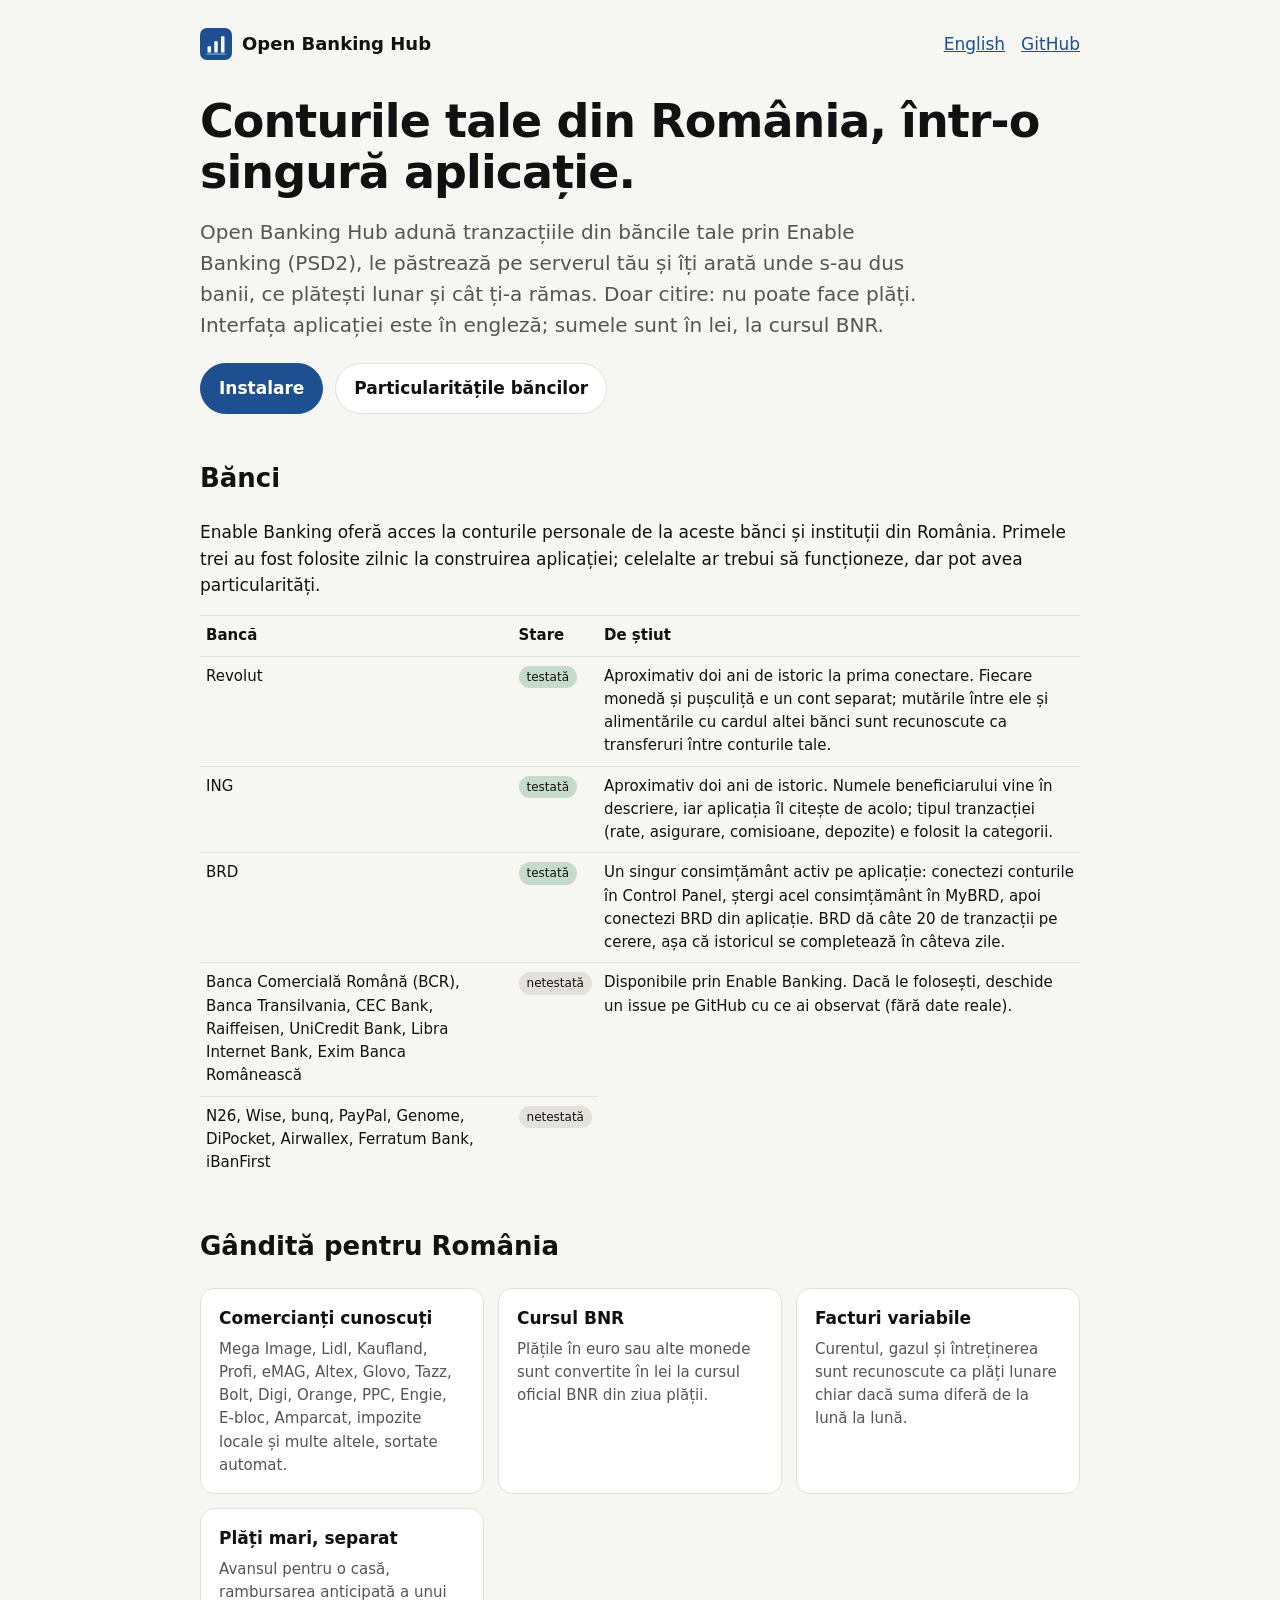
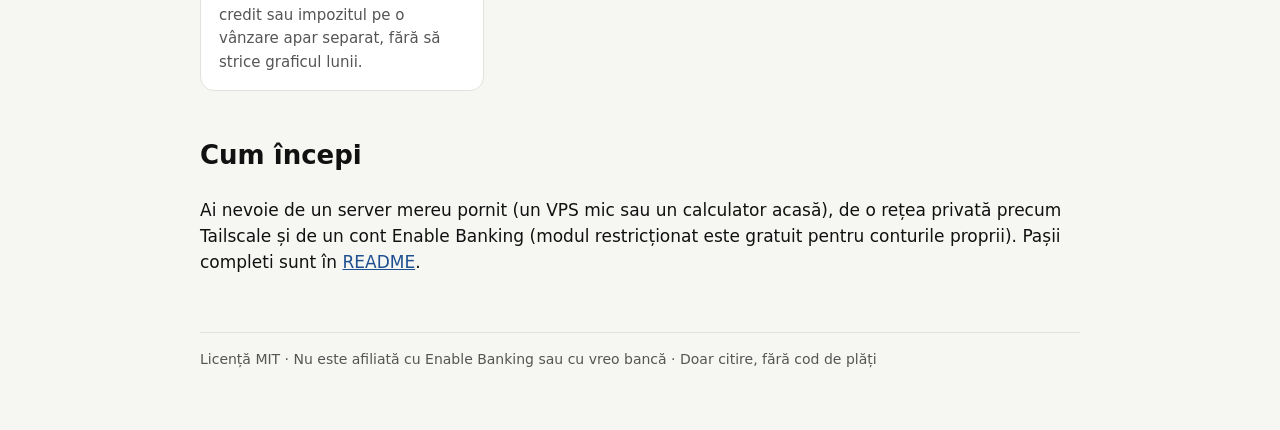
==== docs/romania/index.html @ 761ad154 "0.2.0: phone notifications, health view, MCP prompts, container image, website - Web Push alerts aft" ====
<!doctype html>
<html lang="ro">
<head>
<meta charset="utf-8">
<meta name="viewport" content="width=device-width, initial-scale=1">
<title>Open Banking Hub în România · Revolut, ING, BRD și alte bănci prin Enable Banking</title>
<meta name="description" content="Toate conturile tale bancare din România într-o aplicație proprie, doar pentru citire: Revolut, ING, BRD, BCR, Banca Transilvania și altele prin Enable Banking (PSD2). Gratuit, open source, găzduit de tine.">
<link rel="icon" href="../icon.svg" type="image/svg+xml">
<link rel="stylesheet" href="../site.css">
</head>
<body>
<main>
<header class="top">
  <a class="brand" href="../"><img src="../icon.svg" alt="">Open Banking Hub</a>
  <nav><a href="../">English</a><a href="https://github.com/zandaulion/open-banking-hub">GitHub</a></nav>
</header>

<h1>Conturile tale din România, într-o singură aplicație.</h1>
<p class="lead">Open Banking Hub adună tranzacțiile din băncile tale prin Enable Banking (PSD2), le păstrează pe
serverul tău și îți arată unde s-au dus banii, ce plătești lunar și cât ți-a rămas. Doar citire: nu poate face plăți.
Interfața aplicației este în engleză; sumele sunt în lei, la cursul BNR.</p>
<div class="cta">
  <a class="btn primary" href="https://github.com/zandaulion/open-banking-hub#setup">Instalare</a>
  <a class="btn" href="https://github.com/zandaulion/open-banking-hub/blob/main/docs/BANKS.md">Particularitățile băncilor</a>
</div>

<h2>Bănci</h2>
<p>Enable Banking oferă acces la conturile personale de la aceste bănci și instituții din România. Primele trei au
fost folosite zilnic la construirea aplicației; celelalte ar trebui să funcționeze, dar pot avea particularități.</p>
<table>
  <tr><th>Bancă</th><th>Stare</th><th>De știut</th></tr>
  <tr><td>Revolut</td><td><span class="tag ok">testată</span></td><td>Aproximativ doi ani de istoric la prima conectare. Fiecare monedă și pușculiță e un cont separat; mutările între ele și alimentările cu cardul altei bănci sunt recunoscute ca transferuri între conturile tale.</td></tr>
  <tr><td>ING</td><td><span class="tag ok">testată</span></td><td>Aproximativ doi ani de istoric. Numele beneficiarului vine în descriere, iar aplicația îl citește de acolo; tipul tranzacției (rate, asigurare, comisioane, depozite) e folosit la categorii.</td></tr>
  <tr><td>BRD</td><td><span class="tag ok">testată</span></td><td>Un singur consimțământ activ pe aplicație: conectezi conturile în Control Panel, ștergi acel consimțământ în MyBRD, apoi conectezi BRD din aplicație. BRD dă câte 20 de tranzacții pe cerere, așa că istoricul se completează în câteva zile.</td></tr>
  <tr><td>Banca Comercială Română (BCR), Banca Transilvania, CEC Bank, Raiffeisen, UniCredit Bank, Libra Internet Bank, Exim Banca Românească</td><td><span class="tag">netestată</span></td><td rowspan="2">Disponibile prin Enable Banking. Dacă le folosești, deschide un issue pe GitHub cu ce ai observat (fără date reale).</td></tr>
  <tr><td>N26, Wise, bunq, PayPal, Genome, DiPocket, Airwallex, Ferratum Bank, iBanFirst</td><td><span class="tag">netestată</span></td></tr>
</table>

<h2>Gândită pentru România</h2>
<div class="grid">
  <div class="card"><h3>Comercianți cunoscuți</h3><p>Mega Image, Lidl, Kaufland, Profi, eMAG, Altex, Glovo, Tazz, Bolt, Digi, Orange, PPC, Engie, E-bloc, Amparcat, impozite locale și multe altele, sortate automat.</p></div>
  <div class="card"><h3>Cursul BNR</h3><p>Plățile în euro sau alte monede sunt convertite în lei la cursul oficial BNR din ziua plății.</p></div>
  <div class="card"><h3>Facturi variabile</h3><p>Curentul, gazul și întreținerea sunt recunoscute ca plăți lunare chiar dacă suma diferă de la lună la lună.</p></div>
  <div class="card"><h3>Plăți mari, separat</h3><p>Avansul pentru o casă, rambursarea anticipată a unui credit sau impozitul pe o vânzare apar separat, fără să strice graficul lunii.</p></div>
</div>

<h2>Cum începi</h2>
<p>Ai nevoie de un server mereu pornit (un VPS mic sau un calculator acasă), de o rețea privată precum Tailscale și de un cont
Enable Banking (modul restricționat este gratuit pentru conturile proprii). Pașii completi sunt în
<a href="https://github.com/zandaulion/open-banking-hub#setup">README</a>.</p>

<footer>
  Licență MIT · Nu este afiliată cu Enable Banking sau cu vreo bancă · Doar citire, fără cod de plăți
</footer>
</main>
</body>
</html>
---- docs/site.css ----
:root { color-scheme: light dark; --bg:#f6f6f3; --card:#ffffff; --ink:#111; --muted:#555; --line:#e2e1dc; --accent:#1d4f91; }
@media (prefers-color-scheme: dark) { :root { --bg:#111110; --card:#1a1a19; --ink:#f0efec; --muted:#b9b8b0; --line:#34332f; --accent:#9cc3f2; } }
* { box-sizing: border-box; }
body { margin:0; background:var(--bg); color:var(--ink); font:400 17px/1.55 system-ui,-apple-system,"Segoe UI",Roboto,sans-serif; }
main { max-width: 920px; margin: 0 auto; padding: 28px 20px 60px; }
a { color: var(--accent); }
header.top { display:flex; justify-content:space-between; align-items:center; gap:12px; flex-wrap:wrap; }
header.top a.brand { font-weight:700; text-decoration:none; color:var(--ink); font-size:18px; display:flex; gap:10px; align-items:center; }
header.top img { width:32px; height:32px; }
nav a { margin-left: 16px; }
h1 { font-size: clamp(30px, 6vw, 46px); line-height:1.1; margin: 36px 0 12px; letter-spacing:-.02em; }
h2 { margin-top: 44px; font-size: 26px; }
.lead { font-size: 20px; color: var(--muted); max-width: 720px; }
.cta { display:flex; gap:12px; flex-wrap:wrap; margin: 22px 0; }
.btn { display:inline-block; padding: 11px 18px; border-radius: 99px; border:1px solid var(--line); background:var(--card); color:var(--ink); text-decoration:none; font-weight:600; }
.btn.primary { background: var(--accent); border-color: var(--accent); color: #fff; }
@media (prefers-color-scheme: dark) { .btn.primary { color:#0b0b0b; } }
.shots { display:grid; grid-template-columns: repeat(auto-fit, minmax(180px, 1fr)); gap: 14px; margin: 28px 0; }
.shots figure { margin:0; text-align:center; font-size:14px; color:var(--muted); }
.shots img { width:100%; border-radius: 18px; border:1px solid var(--line); }
.grid { display:grid; grid-template-columns: repeat(auto-fit, minmax(250px, 1fr)); gap: 14px; }
.card { background: var(--card); border:1px solid var(--line); border-radius: 14px; padding: 16px 18px; }
.card h3 { margin: 0 0 6px; font-size: 17px; }
.card p { margin: 0; color: var(--muted); font-size: 15px; }
pre { background: var(--card); border:1px solid var(--line); border-radius: 12px; padding: 14px; overflow-x:auto; font-size: 14px; }
table { border-collapse: collapse; width: 100%; font-size: 15px; }
td, th { border-top:1px solid var(--line); padding: 8px 6px; text-align:left; vertical-align: top; }
.tag { display:inline-block; font-size:12px; padding:2px 8px; border-radius:99px; background: var(--line); }
.tag.ok { background: color-mix(in srgb, #1b7a3d 22%, transparent); }
footer { margin-top: 56px; color: var(--muted); font-size: 14px; border-top:1px solid var(--line); padding-top: 16px; }
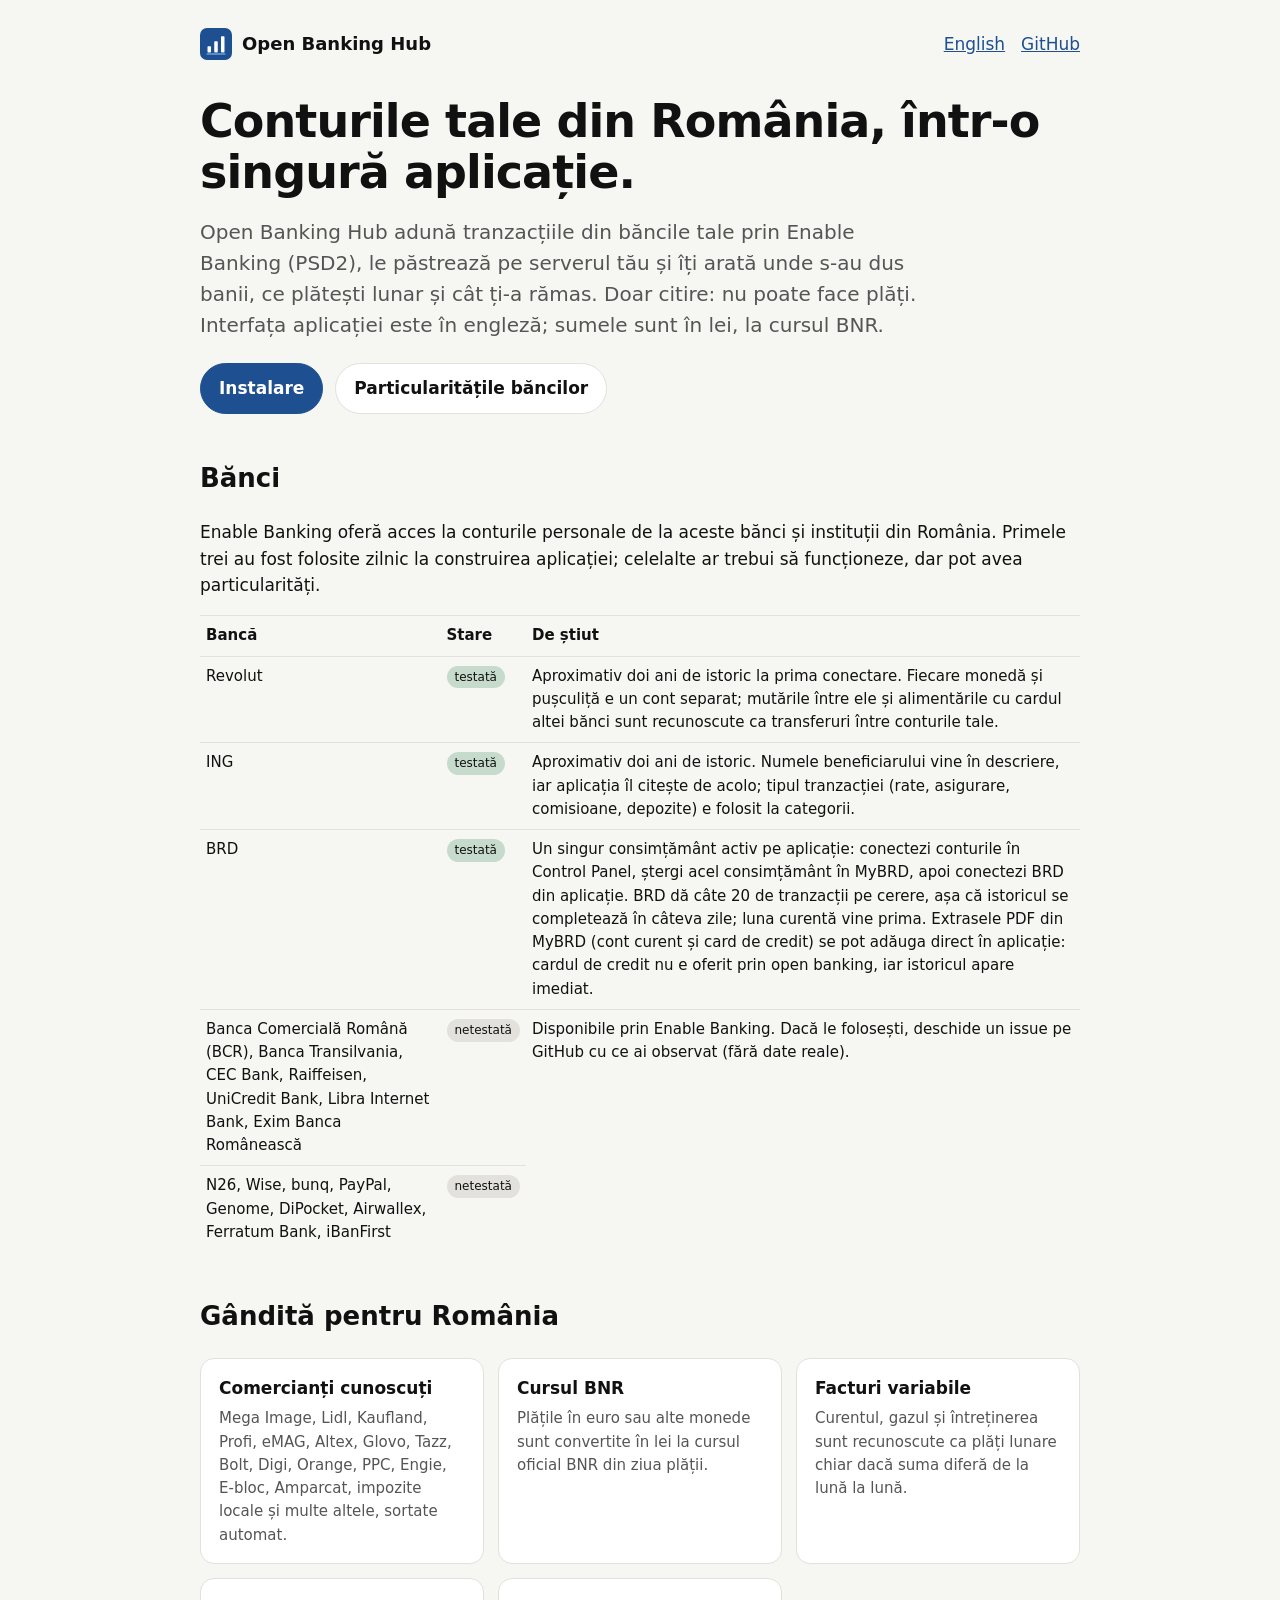
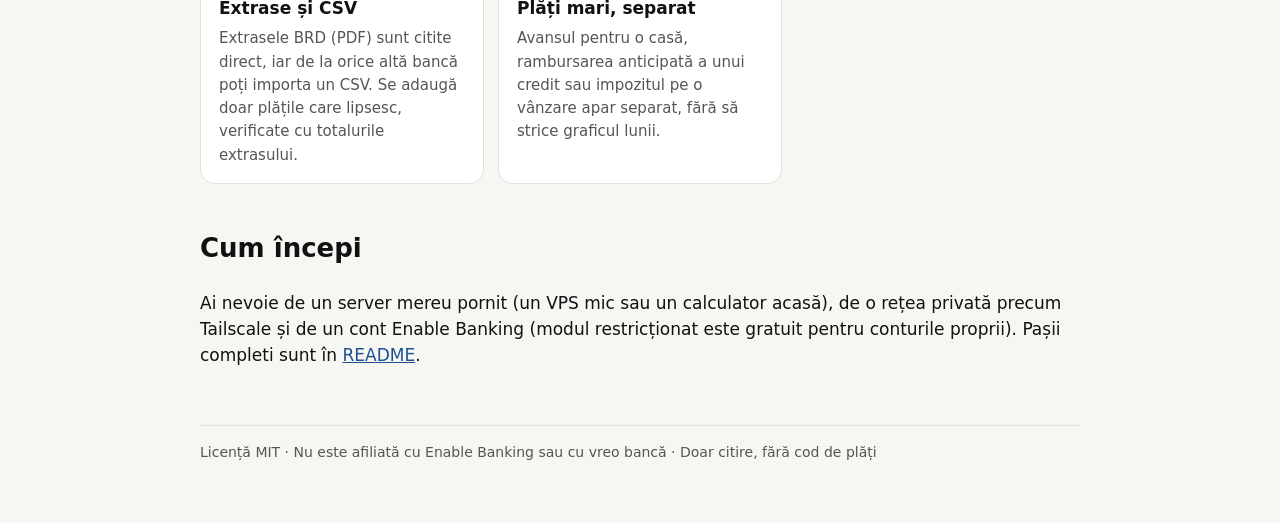
==== commit 1b440b18: "Docs and screenshots for statements, cards, CSV import and groups; demo shows them Co-Authored-By: C" ====
--- a/docs/romania/index.html
+++ b/docs/romania/index.html
@@ -31,7 +31,7 @@
   <tr><th>Bancă</th><th>Stare</th><th>De știut</th></tr>
   <tr><td>Revolut</td><td><span class="tag ok">testată</span></td><td>Aproximativ doi ani de istoric la prima conectare. Fiecare monedă și pușculiță e un cont separat; mutările între ele și alimentările cu cardul altei bănci sunt recunoscute ca transferuri între conturile tale.</td></tr>
   <tr><td>ING</td><td><span class="tag ok">testată</span></td><td>Aproximativ doi ani de istoric. Numele beneficiarului vine în descriere, iar aplicația îl citește de acolo; tipul tranzacției (rate, asigurare, comisioane, depozite) e folosit la categorii.</td></tr>
-  <tr><td>BRD</td><td><span class="tag ok">testată</span></td><td>Un singur consimțământ activ pe aplicație: conectezi conturile în Control Panel, ștergi acel consimțământ în MyBRD, apoi conectezi BRD din aplicație. BRD dă câte 20 de tranzacții pe cerere, așa că istoricul se completează în câteva zile.</td></tr>
+  <tr><td>BRD</td><td><span class="tag ok">testată</span></td><td>Un singur consimțământ activ pe aplicație: conectezi conturile în Control Panel, ștergi acel consimțământ în MyBRD, apoi conectezi BRD din aplicație. BRD dă câte 20 de tranzacții pe cerere, așa că istoricul se completează în câteva zile; luna curentă vine prima. Extrasele PDF din MyBRD (cont curent și card de credit) se pot adăuga direct în aplicație: cardul de credit nu e oferit prin open banking, iar istoricul apare imediat.</td></tr>
   <tr><td>Banca Comercială Română (BCR), Banca Transilvania, CEC Bank, Raiffeisen, UniCredit Bank, Libra Internet Bank, Exim Banca Românească</td><td><span class="tag">netestată</span></td><td rowspan="2">Disponibile prin Enable Banking. Dacă le folosești, deschide un issue pe GitHub cu ce ai observat (fără date reale).</td></tr>
   <tr><td>N26, Wise, bunq, PayPal, Genome, DiPocket, Airwallex, Ferratum Bank, iBanFirst</td><td><span class="tag">netestată</span></td></tr>
 </table>
@@ -41,6 +41,7 @@
   <div class="card"><h3>Comercianți cunoscuți</h3><p>Mega Image, Lidl, Kaufland, Profi, eMAG, Altex, Glovo, Tazz, Bolt, Digi, Orange, PPC, Engie, E-bloc, Amparcat, impozite locale și multe altele, sortate automat.</p></div>
   <div class="card"><h3>Cursul BNR</h3><p>Plățile în euro sau alte monede sunt convertite în lei la cursul oficial BNR din ziua plății.</p></div>
   <div class="card"><h3>Facturi variabile</h3><p>Curentul, gazul și întreținerea sunt recunoscute ca plăți lunare chiar dacă suma diferă de la lună la lună.</p></div>
+  <div class="card"><h3>Extrase și CSV</h3><p>Extrasele BRD (PDF) sunt citite direct, iar de la orice altă bancă poți importa un CSV. Se adaugă doar plățile care lipsesc, verificate cu totalurile extrasului.</p></div>
   <div class="card"><h3>Plăți mari, separat</h3><p>Avansul pentru o casă, rambursarea anticipată a unui credit sau impozitul pe o vânzare apar separat, fără să strice graficul lunii.</p></div>
 </div>
 
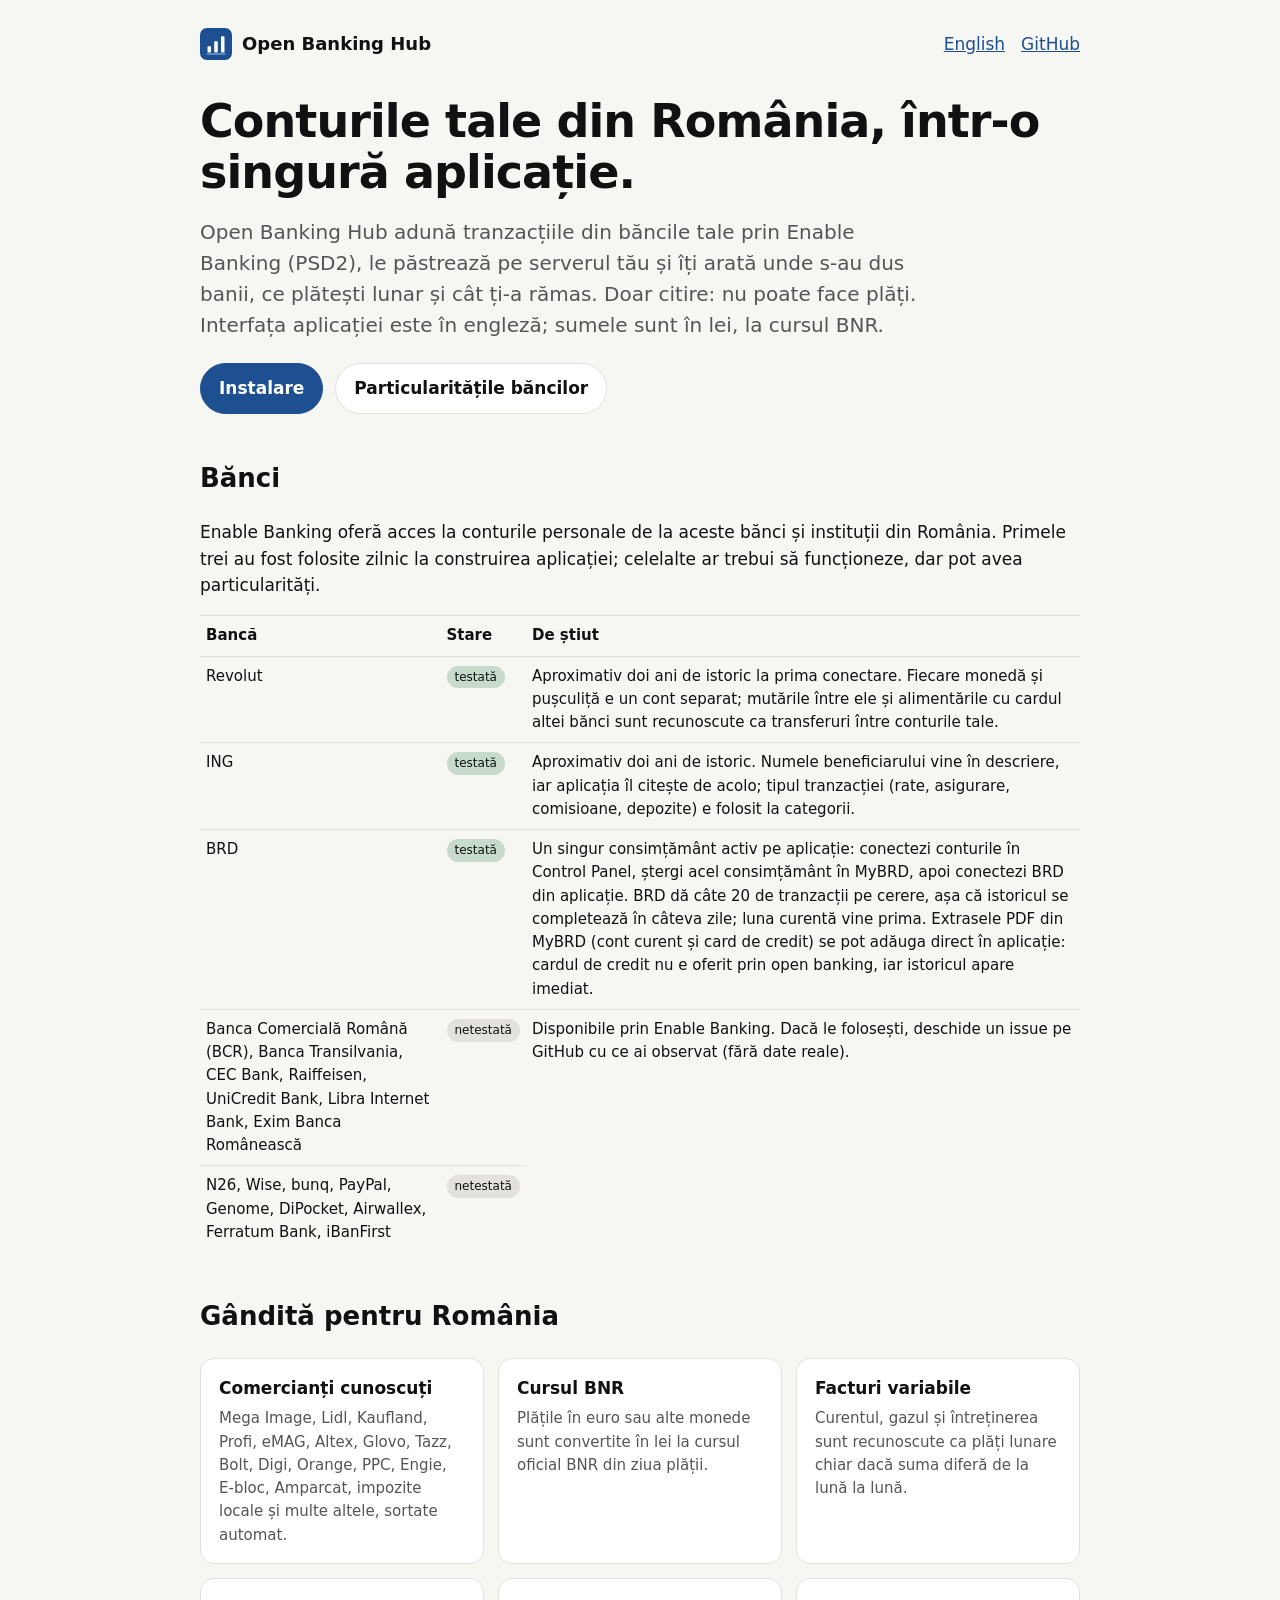
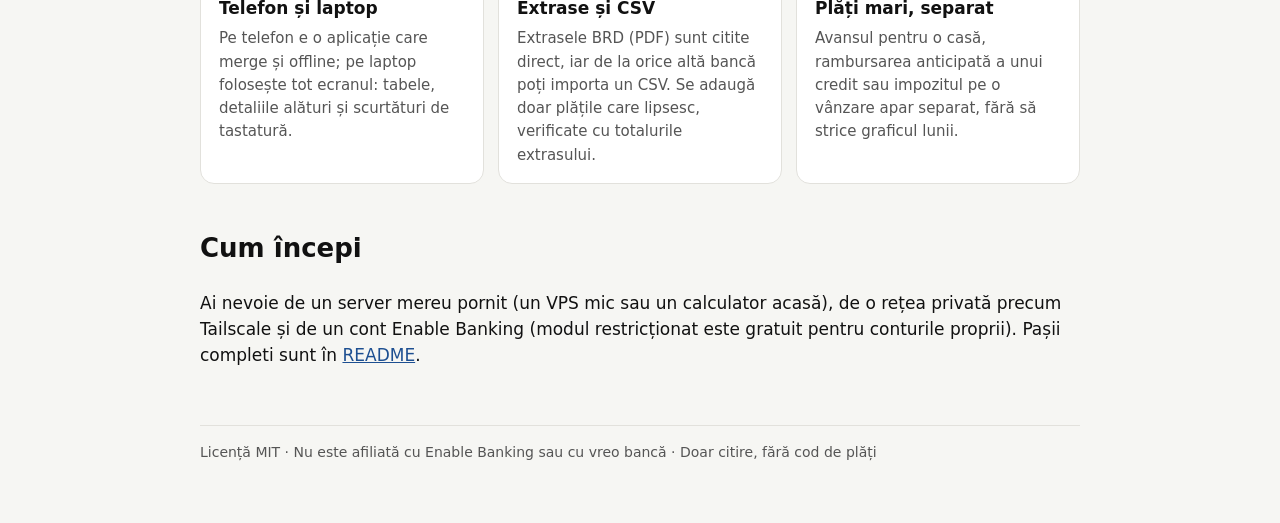
==== commit fa2379ec: "Docs: laptop screenshots and layout notes Co-Authored-By: Claude Opus 5.5 <noreply@anthropic.com>" ====
--- a/docs/romania/index.html
+++ b/docs/romania/index.html
@@ -41,6 +41,7 @@
   <div class="card"><h3>Comercianți cunoscuți</h3><p>Mega Image, Lidl, Kaufland, Profi, eMAG, Altex, Glovo, Tazz, Bolt, Digi, Orange, PPC, Engie, E-bloc, Amparcat, impozite locale și multe altele, sortate automat.</p></div>
   <div class="card"><h3>Cursul BNR</h3><p>Plățile în euro sau alte monede sunt convertite în lei la cursul oficial BNR din ziua plății.</p></div>
   <div class="card"><h3>Facturi variabile</h3><p>Curentul, gazul și întreținerea sunt recunoscute ca plăți lunare chiar dacă suma diferă de la lună la lună.</p></div>
+  <div class="card"><h3>Telefon și laptop</h3><p>Pe telefon e o aplicație care merge și offline; pe laptop folosește tot ecranul: tabele, detaliile alături și scurtături de tastatură.</p></div>
   <div class="card"><h3>Extrase și CSV</h3><p>Extrasele BRD (PDF) sunt citite direct, iar de la orice altă bancă poți importa un CSV. Se adaugă doar plățile care lipsesc, verificate cu totalurile extrasului.</p></div>
   <div class="card"><h3>Plăți mari, separat</h3><p>Avansul pentru o casă, rambursarea anticipată a unui credit sau impozitul pe o vânzare apar separat, fără să strice graficul lunii.</p></div>
 </div>
--- a/docs/site.css
+++ b/docs/site.css
@@ -18,6 +18,8 @@
 .shots { display:grid; grid-template-columns: repeat(auto-fit, minmax(180px, 1fr)); gap: 14px; margin: 28px 0; }
 .shots figure { margin:0; text-align:center; font-size:14px; color:var(--muted); }
 .shots img { width:100%; border-radius: 18px; border:1px solid var(--line); }
+.shots.wide { grid-template-columns: repeat(auto-fit, minmax(320px, 1fr)); margin-top: 0; }
+.shots.wide img { border-radius: 10px; }
 .grid { display:grid; grid-template-columns: repeat(auto-fit, minmax(250px, 1fr)); gap: 14px; }
 .card { background: var(--card); border:1px solid var(--line); border-radius: 14px; padding: 16px 18px; }
 .card h3 { margin: 0 0 6px; font-size: 17px; }
